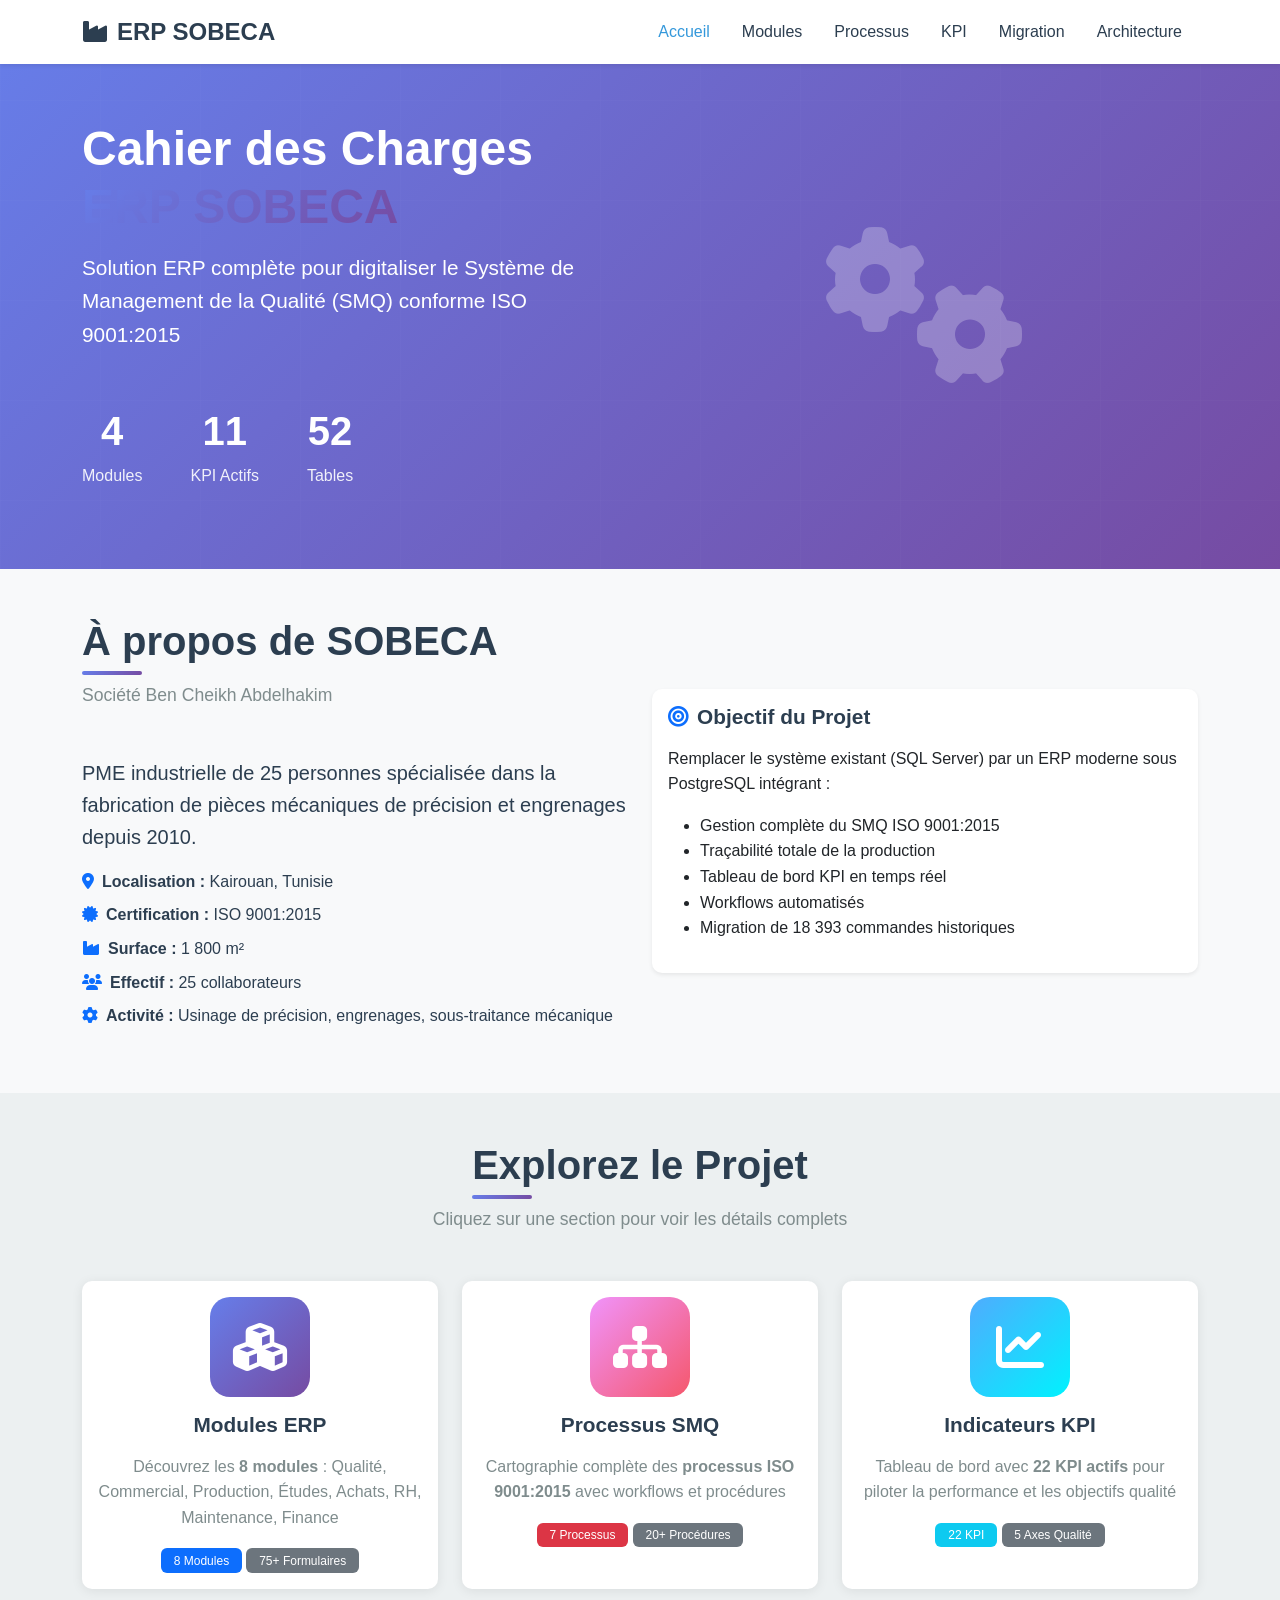
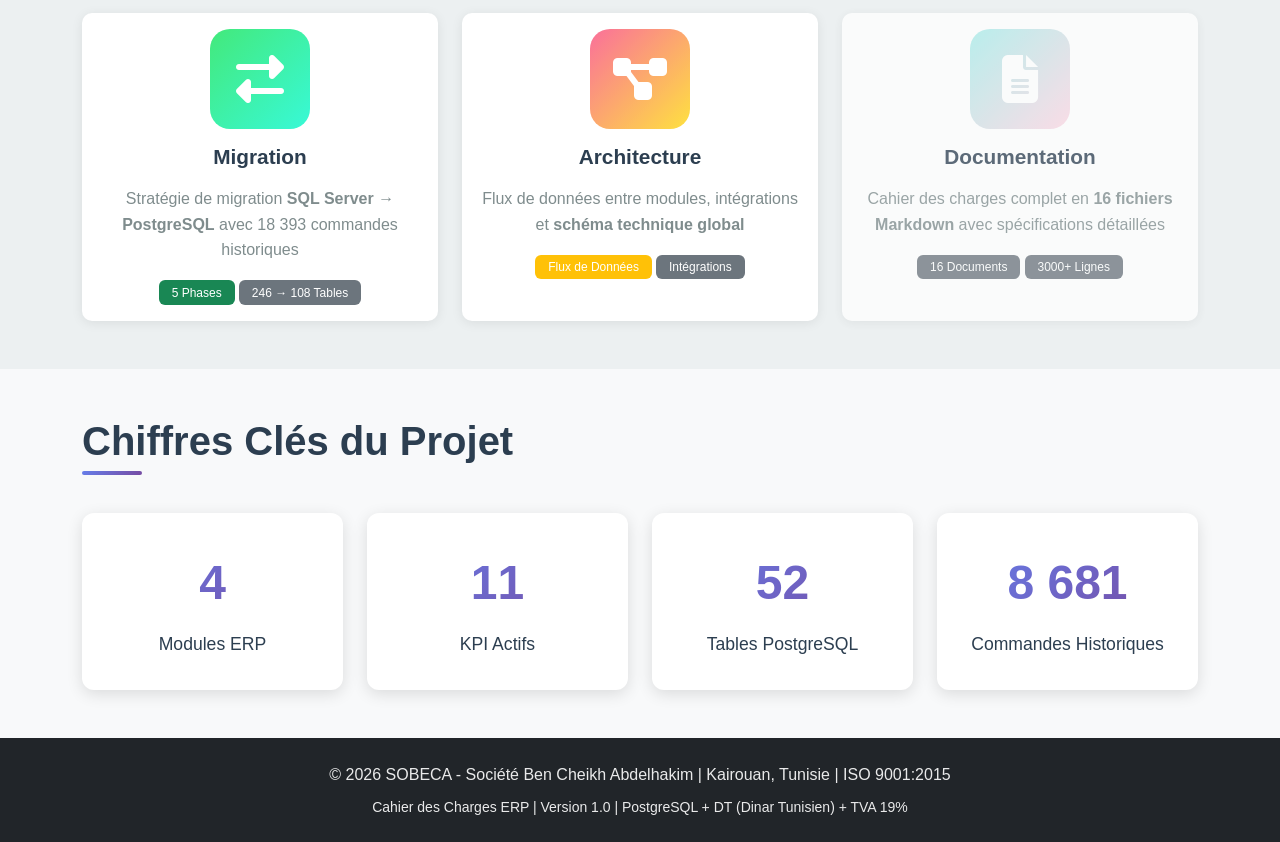
==== index.html @ 9910592e "Initial commit: Site web présentation ERP SOBECA" ====
<!DOCTYPE html>
<html lang="fr">

<head>
    <meta charset="UTF-8">
    <meta name="viewport" content="width=device-width, initial-scale=1.0">
    <title>ERP SOBECA - Accueil</title>

    <!-- Bootstrap 5 CSS -->
    <link href="https://cdn.jsdelivr.net/npm/bootstrap@5.3.0/dist/css/bootstrap.min.css" rel="stylesheet">

    <!-- Font Awesome -->
    <link rel="stylesheet" href="https://cdnjs.cloudflare.com/ajax/libs/font-awesome/6.4.0/css/all.min.css">

    <!-- Custom CSS -->
    <link rel="stylesheet" href="style.css">
</head>

<body>

    <!-- Navigation -->
    <nav class="navbar navbar-expand-lg navbar-light bg-white fixed-top shadow-sm">
        <div class="container">
            <a class="navbar-brand" href="index.html">
                <i class="fas fa-industry me-2"></i><strong>ERP SOBECA</strong>
            </a>
            <button class="navbar-toggler" type="button" data-bs-toggle="collapse" data-bs-target="#navbarNav">
                <span class="navbar-toggler-icon"></span>
            </button>
            <div class="collapse navbar-collapse" id="navbarNav">
                <ul class="navbar-nav ms-auto">
                    <li class="nav-item"><a class="nav-link active" href="index.html">Accueil</a></li>
                    <li class="nav-item"><a class="nav-link" href="modules.html">Modules</a></li>
                    <li class="nav-item"><a class="nav-link" href="processus.html">Processus</a></li>
                    <li class="nav-item"><a class="nav-link" href="kpi.html">KPI</a></li>
                    <li class="nav-item"><a class="nav-link" href="migration.html">Migration</a></li>
                    <li class="nav-item"><a class="nav-link" href="architecture.html">Architecture</a></li>
                </ul>
            </div>
        </div>
    </nav>

    <!-- Hero Section -->
    <section class="hero-section">
        <div class="container">
            <div class="row align-items-center">
                <div class="col-lg-6">
                    <h1 class="display-4 fw-bold mb-3">Cahier des Charges<br><span class="text-gradient">ERP
                            SOBECA</span></h1>
                    <p class="lead mb-4">
                        Solution ERP complète pour digitaliser le Système de Management de la Qualité (SMQ)
                        conforme ISO 9001:2015
                    </p>
                    <div class="hero-stats">
                        <div class="hero-stat">
                            <span class="hero-stat-number">8</span>
                            <span class="hero-stat-label">Modules</span>
                        </div>
                        <div class="hero-stat">
                            <span class="hero-stat-number">22</span>
                            <span class="hero-stat-label">KPI Actifs</span>
                        </div>
                        <div class="hero-stat">
                            <span class="hero-stat-number">108</span>
                            <span class="hero-stat-label">Tables</span>
                        </div>
                    </div>
                </div>
                <div class="col-lg-6 text-center">
                    <i class="fas fa-cogs fa-10x text-white opacity-25"></i>
                </div>
            </div>
        </div>
    </section>

    <!-- À propos SOBECA -->
    <section class="py-5 bg-light">
        <div class="container">
            <div class="row align-items-center">
                <div class="col-lg-6 mb-4 mb-lg-0">
                    <h2 class="section-title">À propos de SOBECA</h2>
                    <p class="section-subtitle">Société Ben Cheikh Abdelhakim</p>
                    <p class="lead">PME industrielle de <strong>25 personnes</strong> spécialisée dans la fabrication de
                        pièces mécaniques de précision et engrenages depuis 2010.</p>
                    <ul class="list-unstyled">
                        <li class="mb-2"><i class="fas fa-map-marker-alt text-primary me-2"></i><strong>Localisation
                                :</strong> Kairouan, Tunisie</li>
                        <li class="mb-2"><i class="fas fa-certificate text-primary me-2"></i><strong>Certification
                                :</strong> ISO 9001:2015</li>
                        <li class="mb-2"><i class="fas fa-industry text-primary me-2"></i><strong>Surface :</strong> 1
                            800 m²</li>
                        <li class="mb-2"><i class="fas fa-users text-primary me-2"></i><strong>Effectif :</strong> 25
                            collaborateurs</li>
                        <li class="mb-2"><i class="fas fa-cog text-primary me-2"></i><strong>Activité :</strong> Usinage
                            de précision, engrenages, sous-traitance mécanique</li>
                    </ul>
                </div>
                <div class="col-lg-6">
                    <div class="card shadow-sm">
                        <div class="card-body">
                            <h5 class="card-title"><i class="fas fa-bullseye text-primary me-2"></i>Objectif du Projet
                            </h5>
                            <p>Remplacer le système existant (SQL Server) par un ERP moderne sous PostgreSQL intégrant :
                            </p>
                            <ul>
                                <li>Gestion complète du SMQ ISO 9001:2015</li>
                                <li>Traçabilité totale de la production</li>
                                <li>Tableau de bord KPI en temps réel</li>
                                <li>Workflows automatisés</li>
                                <li>Migration de 18 393 commandes historiques</li>
                            </ul>
                        </div>
                    </div>
                </div>
            </div>
        </div>
    </section>

    <!-- Navigation Principale - Cartes Cliquables -->
    <section class="py-5">
        <div class="container">
            <div class="text-center mb-5">
                <h2 class="section-title">Explorez le Projet</h2>
                <p class="section-subtitle">Cliquez sur une section pour voir les détails complets</p>
            </div>

            <div class="row g-4">
                <!-- Carte Modules -->
                <div class="col-lg-4 col-md-6">
                    <a href="modules.html" class="text-decoration-none">
                        <div class="card card-nav h-100">
                            <div class="card-body text-center">
                                <div class="card-icon-large mx-auto mb-3"
                                    style="background: linear-gradient(135deg, #667eea 0%, #764ba2 100%);">
                                    <i class="fas fa-cubes fa-3x"></i>
                                </div>
                                <h3 class="card-title">Modules ERP</h3>
                                <p class="card-text">Découvrez les <strong>8 modules</strong> : Qualité, Commercial,
                                    Production, Études, Achats, RH, Maintenance, Finance</p>
                                <span class="badge bg-primary">8 Modules</span>
                                <span class="badge bg-secondary">75+ Formulaires</span>
                            </div>
                        </div>
                    </a>
                </div>

                <!-- Carte Processus -->
                <div class="col-lg-4 col-md-6">
                    <a href="processus.html" class="text-decoration-none">
                        <div class="card card-nav h-100">
                            <div class="card-body text-center">
                                <div class="card-icon-large mx-auto mb-3"
                                    style="background: linear-gradient(135deg, #f093fb 0%, #f5576c 100%);">
                                    <i class="fas fa-sitemap fa-3x"></i>
                                </div>
                                <h3 class="card-title">Processus SMQ</h3>
                                <p class="card-text">Cartographie complète des <strong>processus ISO 9001:2015</strong>
                                    avec workflows et procédures</p>
                                <span class="badge bg-danger">7 Processus</span>
                                <span class="badge bg-secondary">20+ Procédures</span>
                            </div>
                        </div>
                    </a>
                </div>

                <!-- Carte KPI -->
                <div class="col-lg-4 col-md-6">
                    <a href="kpi.html" class="text-decoration-none">
                        <div class="card card-nav h-100">
                            <div class="card-body text-center">
                                <div class="card-icon-large mx-auto mb-3"
                                    style="background: linear-gradient(135deg, #4facfe 0%, #00f2fe 100%);">
                                    <i class="fas fa-chart-line fa-3x"></i>
                                </div>
                                <h3 class="card-title">Indicateurs KPI</h3>
                                <p class="card-text">Tableau de bord avec <strong>22 KPI actifs</strong> pour piloter la
                                    performance et les objectifs qualité</p>
                                <span class="badge bg-info">22 KPI</span>
                                <span class="badge bg-secondary">5 Axes Qualité</span>
                            </div>
                        </div>
                    </a>
                </div>

                <!-- Carte Migration -->
                <div class="col-lg-4 col-md-6">
                    <a href="migration.html" class="text-decoration-none">
                        <div class="card card-nav h-100">
                            <div class="card-body text-center">
                                <div class="card-icon-large mx-auto mb-3"
                                    style="background: linear-gradient(135deg, #43e97b 0%, #38f9d7 100%);">
                                    <i class="fas fa-exchange-alt fa-3x"></i>
                                </div>
                                <h3 class="card-title">Migration</h3>
                                <p class="card-text">Stratégie de migration <strong>SQL Server → PostgreSQL</strong>
                                    avec 18 393 commandes historiques</p>
                                <span class="badge bg-success">5 Phases</span>
                                <span class="badge bg-secondary">246 → 108 Tables</span>
                            </div>
                        </div>
                    </a>
                </div>

                <!-- Carte Architecture -->
                <div class="col-lg-4 col-md-6">
                    <a href="architecture.html" class="text-decoration-none">
                        <div class="card card-nav h-100">
                            <div class="card-body text-center">
                                <div class="card-icon-large mx-auto mb-3"
                                    style="background: linear-gradient(135deg, #fa709a 0%, #fee140 100%);">
                                    <i class="fas fa-project-diagram fa-3x"></i>
                                </div>
                                <h3 class="card-title">Architecture</h3>
                                <p class="card-text">Flux de données entre modules, intégrations et <strong>schéma
                                        technique global</strong></p>
                                <span class="badge bg-warning">Flux de Données</span>
                                <span class="badge bg-secondary">Intégrations</span>
                            </div>
                        </div>
                    </a>
                </div>

                <!-- Carte Documentation -->
                <div class="col-lg-4 col-md-6">
                    <div class="card card-nav h-100 opacity-75">
                        <div class="card-body text-center">
                            <div class="card-icon-large mx-auto mb-3"
                                style="background: linear-gradient(135deg, #a8edea 0%, #fed6e3 100%);">
                                <i class="fas fa-file-alt fa-3x"></i>
                            </div>
                            <h3 class="card-title">Documentation</h3>
                            <p class="card-text">Cahier des charges complet en <strong>16 fichiers Markdown</strong>
                                avec spécifications détaillées</p>
                            <span class="badge bg-secondary">16 Documents</span>
                            <span class="badge bg-secondary">3000+ Lignes</span>
                        </div>
                    </div>
                </div>
            </div>
        </div>
    </section>

    <!-- Chiffres Clés -->
    <section class="py-5 bg-light">
        <div class="container">
            <h2 class="text-center section-title mb-5">Chiffres Clés du Projet</h2>
            <div class="row g-4">
                <div class="col-lg-3 col-md-6">
                    <div class="stats-box">
                        <span class="stats-number">8</span>
                        <span class="stats-label">Modules ERP</span>
                    </div>
                </div>
                <div class="col-lg-3 col-md-6">
                    <div class="stats-box">
                        <span class="stats-number">22</span>
                        <span class="stats-label">KPI Actifs</span>
                    </div>
                </div>
                <div class="col-lg-3 col-md-6">
                    <div class="stats-box">
                        <span class="stats-number">108</span>
                        <span class="stats-label">Tables PostgreSQL</span>
                    </div>
                </div>
                <div class="col-lg-3 col-md-6">
                    <div class="stats-box">
                        <span class="stats-number">18393</span>
                        <span class="stats-label">Commandes Historiques</span>
                    </div>
                </div>
            </div>
        </div>
    </section>

    <!-- Footer -->
    <footer class="bg-dark text-white py-4">
        <div class="container text-center">
            <p class="mb-0">&copy; 2026 SOBECA - Société Ben Cheikh Abdelhakim | Kairouan, Tunisie | ISO 9001:2015</p>
            <p class="mb-0 mt-2 small">Cahier des Charges ERP | Version 1.0 | PostgreSQL + DT (Dinar Tunisien) + TVA 19%
            </p>
        </div>
    </footer>

    <!-- Scroll to Top Button -->
    <button id="scrollTopBtn" title="Retour en haut">
        <i class="fas fa-arrow-up"></i>
    </button>

    <!-- Bootstrap 5 JS -->
    <script src="https://cdn.jsdelivr.net/npm/bootstrap@5.3.0/dist/js/bootstrap.bundle.min.js"></script>

    <!-- Custom JS -->
    <script src="script.js"></script>
</body>

</html>
---- style.css ----
/* ============================================
   SOBECA ERP - Présentation Professionnelle
   ============================================ */

:root {
  --primary-color: #2c3e50;
  --secondary-color: #3498db;
  --accent-color: #e74c3c;
  --success-color: #27ae60;
  --warning-color: #f39c12;
  --light-bg: #ecf0f1;
  --dark-text: #2c3e50;
  --gradient-1: linear-gradient(135deg, #667eea 0%, #764ba2 100%);
  --gradient-2: linear-gradient(135deg, #f093fb 0%, #f5576c 100%);
  --gradient-3: linear-gradient(135deg, #4facfe 0%, #00f2fe 100%);
  --shadow-sm: 0 2px 8px rgba(0, 0, 0, 0.1);
  --shadow-md: 0 4px 16px rgba(0, 0, 0, 0.12);
  --shadow-lg: 0 8px 32px rgba(0, 0, 0, 0.15);
}

* {
  margin: 0;
  padding: 0;
  box-sizing: border-box;
}

body {
  font-family: 'Segoe UI', Tahoma, Geneva, Verdana, sans-serif;
  color: var(--dark-text);
  line-height: 1.6;
  overflow-x: hidden;
}

/* ============================================
   NAVIGATION
   ============================================ */

.navbar {
  box-shadow: var(--shadow-sm);
  transition: all 0.3s ease;
  background: white !important;
}

.navbar.scrolled {
  box-shadow: var(--shadow-md);
  padding-top: 0.5rem;
  padding-bottom: 0.5rem;
}

.navbar-brand {
  font-weight: 700;
  font-size: 1.5rem;
  color: var(--primary-color) !important;
}

.nav-link {
  font-weight: 500;
  color: var(--dark-text) !important;
  transition: color 0.3s ease;
  margin: 0 0.5rem;
}

.nav-link:hover,
.nav-link.active {
  color: var(--secondary-color) !important;
}

/* ============================================
   HERO SECTION
   ============================================ */

.hero-section {
  background: var(--gradient-1);
  color: white;
  padding: 120px 0 80px;
  position: relative;
  overflow: hidden;
}

.hero-section::before {
  content: '';
  position: absolute;
  top: 0;
  left: 0;
  right: 0;
  bottom: 0;
  background: url('data:image/svg+xml,<svg width="100" height="100" xmlns="http://www.w3.org/2000/svg"><defs><pattern id="grid" width="100" height="100" patternUnits="userSpaceOnUse"><path d="M 100 0 L 0 0 0 100" fill="none" stroke="rgba(255,255,255,0.1)" stroke-width="1"/></pattern></defs><rect width="100%" height="100%" fill="url(%23grid)"/></svg>');
  opacity: 0.3;
}

.hero-section .container {
  position: relative;
  z-index: 1;
}

.hero-section h1 {
  font-size: 3rem;
  font-weight: 700;
  margin-bottom: 1.5rem;
  animation: fadeInUp 0.8s ease;
}

.hero-section .lead {
  font-size: 1.3rem;
  margin-bottom: 2rem;
  animation: fadeInUp 0.8s ease 0.2s both;
}

.hero-stats {
  display: flex;
  gap: 3rem;
  margin-top: 3rem;
  animation: fadeInUp 0.8s ease 0.4s both;
}

.hero-stat {
  text-align: center;
}

.hero-stat-number {
  font-size: 2.5rem;
  font-weight: 700;
  display: block;
}

.hero-stat-label {
  font-size: 1rem;
  opacity: 0.9;
}

/* ============================================
   SECTIONS
   ============================================ */

section {
  padding: 80px 0;
}

section:nth-child(even) {
  background-color: var(--light-bg);
}

.section-title {
  font-size: 2.5rem;
  font-weight: 700;
  margin-bottom: 1rem;
  color: var(--primary-color);
  position: relative;
  display: inline-block;
}

.section-title::after {
  content: '';
  position: absolute;
  bottom: -10px;
  left: 0;
  width: 60px;
  height: 4px;
  background: var(--gradient-1);
  border-radius: 2px;
}

.section-subtitle {
  color: #7f8c8d;
  margin-bottom: 3rem;
  font-size: 1.1rem;
}

/* ============================================
   CARDS
   ============================================ */

.card {
  border: none;
  border-radius: 12px;
  box-shadow: var(--shadow-sm);
  transition: all 0.3s ease;
  overflow: hidden;
  height: 100%;
}

.card:hover {
  transform: translateY(-8px);
  box-shadow: var(--shadow-lg);
}

.card-icon {
  width: 70px;
  height: 70px;
  border-radius: 12px;
  display: flex;
  align-items: center;
  justify-content: center;
  font-size: 2rem;
  margin-bottom: 1rem;
}

.card-icon.qualite {
  background: linear-gradient(135deg, #667eea 0%, #764ba2 100%);
}

.card-icon.ventes {
  background: linear-gradient(135deg, #f093fb 0%, #f5576c 100%);
}

.card-icon.production {
  background: linear-gradient(135deg, #4facfe 0%, #00f2fe 100%);
}

.card-icon.etudes {
  background: linear-gradient(135deg, #43e97b 0%, #38f9d7 100%);
}

.card-icon.achats {
  background: linear-gradient(135deg, #fa709a 0%, #fee140 100%);
}

.card-icon.rh {
  background: linear-gradient(135deg, #30cfd0 0%, #330867 100%);
}

.card-icon.maintenance {
  background: linear-gradient(135deg, #a8edea 0%, #fed6e3 100%);
}

.card-icon.finance {
  background: linear-gradient(135deg, #ff9a56 0%, #ff6a00 100%);
}

/* ============================================
   CARDS NAVIGATION (Home Page)
   ============================================ */

.card-nav {
  border: none;
  border-radius: 16px;
  box-shadow: var(--shadow-sm);
  transition: all 0.4s cubic-bezier(0.175, 0.885, 0.32, 1.275);
  overflow: hidden;
  background: white;
}

.card-nav:hover {
  transform: translateY(-12px) scale(1.02);
  box-shadow: var(--shadow-lg);
}

.card-icon-large {
  width: 100px;
  height: 100px;
  border-radius: 20px;
  display: flex;
  align-items: center;
  justify-content: center;
  color: white;
  transition: all 0.3s ease;
}

.card-nav:hover .card-icon-large {
  transform: rotate(5deg) scale(1.1);
}

a.text-decoration-none .card-title {
  color: var(--primary-color);
  transition: color 0.3s ease;
}

a.text-decoration-none:hover .card-title {
  color: var(--secondary-color);
}

/* ============================================
   BREADCRUMB & PAGE HEADER
   ============================================ */

.breadcrumb-section {
  padding-top: 90px;
  padding-bottom: 20px;
  background: var(--light-bg);
}

.breadcrumb {
  background: transparent;
  padding: 0;
  margin: 0;
}

.breadcrumb-item+.breadcrumb-item::before {
  content: "›";
  font-size: 1.2rem;
}

.breadcrumb-item a {
  color: var(--secondary-color);
  text-decoration: none;
}

.breadcrumb-item a:hover {
  text-decoration: underline;
}

.page-header {
  padding: 40px 0;
  background: linear-gradient(135deg, #667eea 0%, #764ba2 100%);
  color: white;
}

.page-header h1 {
  margin-bottom: 0;
}

.stats-badge {
  background: white;
  border-radius: 12px;
  padding: 1.5rem;
  box-shadow: var(--shadow-md);
  display: inline-block;
}

.stats-badge-number {
  display: block;
  font-size: 3rem;
  font-weight: 700;
  color: var(--primary-color);
  line-height: 1;
}

.stats-badge-label {
  display: block;
  font-size: 0.9rem;
  color: #7f8c8d;
  margin-top: 0.5rem;
}

/* ============================================
   MODULE SELECTOR CARDS
   ============================================ */

.module-selector-card {
  background: white;
  border-radius: 12px;
  padding: 1.5rem;
  text-align: center;
  cursor: pointer;
  transition: all 0.3s ease;
  box-shadow: var(--shadow-sm);
  border: 3px solid transparent;
}

.module-selector-card:hover {
  transform: translateY(-5px);
  box-shadow: var(--shadow-md);
}

.module-selector-card.active {
  border-color: var(--secondary-color);
  box-shadow: var(--shadow-lg);
}

.module-selector-icon {
  width: 60px;
  height: 60px;
  border-radius: 12px;
  display: flex;
  align-items: center;
  justify-content: center;
  font-size: 2rem;
  margin: 0 auto 1rem;
  color: white;
}

.module-selector-card h5 {
  font-weight: 700;
  color: var(--primary-color);
  margin-bottom: 0.25rem;
}

.module-selector-card p {
  margin-bottom: 0;
  color: #7f8c8d;
}

/* ============================================
   MODULE DETAIL SECTIONS
   ============================================ */

.module-detail-section {
  animation: fadeInUp 0.6s ease;
}

.module-header {
  padding: 2rem;
  border-radius: 12px;
  color: white;
  margin-bottom: 2rem;
}

.module-header.qualite {
  background: linear-gradient(135deg, #667eea 0%, #764ba2 100%);
}

.module-header.ventes {
  background: linear-gradient(135deg, #f093fb 0%, #f5576c 100%);
}

.module-header.production {
  background: linear-gradient(135deg, #4facfe 0%, #00f2fe 100%);
}

.module-header.etudes {
  background: linear-gradient(135deg, #43e97b 0%, #38f9d7 100%);
}

.module-header.achats {
  background: linear-gradient(135deg, #fa709a 0%, #fee140 100%);
}

.module-header.rh {
  background: linear-gradient(135deg, #30cfd0 0%, #330867 100%);
}

.module-header.maintenance {
  background: linear-gradient(135deg, #a8edea 0%, #fed6e3 100%);
}

.module-header.finance {
  background: linear-gradient(135deg, #ff9a56 0%, #ff6a00 100%);
}

.module-header h2 {
  margin-bottom: 0.5rem;
}

/* ============================================
   WORKFLOW HORIZONTAL
   ============================================ */

.workflow-horizontal {
  display: flex;
  align-items: center;
  justify-content: center;
  flex-wrap: wrap;
  gap: 1rem;
  padding: 2rem;
}

.workflow-h-step {
  flex: 0 0 auto;
  text-align: center;
  padding: 1rem;
  background: white;
  border-radius: 10px;
  box-shadow: var(--shadow-sm);
  min-width: 150px;
  transition: all 0.3s ease;
}

.workflow-h-step:hover {
  transform: translateY(-5px);
  box-shadow: var(--shadow-md);
}

.workflow-h-icon {
  width: 50px;
  height: 50px;
  border-radius: 50%;
  display: flex;
  align-items: center;
  justify-content: center;
  margin: 0 auto 0.75rem;
  color: white;
  font-weight: 700;
  font-size: 1.5rem;
}

.workflow-h-arrow {
  font-size: 2rem;
  color: var(--secondary-color);
  font-weight: 700;
}

.workflow-h-step h6 {
  font-weight: 600;
  color: var(--primary-color);
  margin-bottom: 0.5rem;
}

.workflow-h-step p {
  font-size: 0.85rem;
  color: #7f8c8d;
  margin: 0;
}

/* ============================================
   RESPONSIVE WORKFLOW
   ============================================ */

@media (max-width: 768px) {
  .workflow-horizontal {
    flex-direction: column;
  }

  .workflow-h-arrow {
    transform: rotate(90deg);
  }

  .workflow-h-step {
    min-width: 100%;
  }
}

.card-title {
  font-size: 1.3rem;
  font-weight: 600;
  margin-bottom: 1rem;
  color: var(--primary-color);
}

.card-text {
  color: #7f8c8d;
  line-height: 1.6;
}

/* ============================================
   BADGES & TAGS
   ============================================ */

.badge {
  padding: 0.4rem 0.8rem;
  font-weight: 500;
  border-radius: 6px;
}

.badge-priority {
  font-size: 0.75rem;
  margin-left: 0.5rem;
}

/* ============================================
   WORKFLOW DIAGRAM
   ============================================ */

.workflow-container {
  background: white;
  border-radius: 12px;
  padding: 2rem;
  box-shadow: var(--shadow-md);
}

.workflow-step {
  position: relative;
  padding: 1.5rem;
  background: white;
  border-radius: 10px;
  box-shadow: var(--shadow-sm);
  margin-bottom: 1.5rem;
  border-left: 4px solid var(--secondary-color);
  transition: all 0.3s ease;
}

.workflow-step:hover {
  transform: translateX(8px);
  box-shadow: var(--shadow-md);
}

.workflow-step-number {
  position: absolute;
  top: -12px;
  left: 20px;
  width: 36px;
  height: 36px;
  background: var(--gradient-1);
  color: white;
  border-radius: 50%;
  display: flex;
  align-items: center;
  justify-content: center;
  font-weight: 700;
  box-shadow: var(--shadow-sm);
}

.workflow-step h5 {
  margin-top: 0.5rem;
  margin-bottom: 0.5rem;
  color: var(--primary-color);
  font-weight: 600;
}

.workflow-step p {
  margin-bottom: 0;
  color: #7f8c8d;
}

/* ============================================
   KPI SECTION
   ============================================ */

.kpi-category {
  margin-bottom: 2.5rem;
}

.kpi-category-title {
  font-size: 1.5rem;
  font-weight: 600;
  color: var(--primary-color);
  margin-bottom: 1rem;
  padding-left: 1rem;
  border-left: 4px solid var(--secondary-color);
}

.kpi-grid {
  display: grid;
  grid-template-columns: repeat(auto-fill, minmax(280px, 1fr));
  gap: 1rem;
}

.kpi-card {
  background: white;
  border-radius: 10px;
  padding: 1.2rem;
  box-shadow: var(--shadow-sm);
  transition: all 0.3s ease;
  border-left: 3px solid transparent;
}

.kpi-card:hover {
  border-left-color: var(--secondary-color);
  box-shadow: var(--shadow-md);
  transform: translateX(4px);
}

.kpi-card-code {
  font-size: 0.85rem;
  font-weight: 700;
  color: var(--secondary-color);
  margin-bottom: 0.3rem;
}

.kpi-card-name {
  font-size: 1rem;
  font-weight: 600;
  color: var(--primary-color);
  margin-bottom: 0.5rem;
}

.kpi-card-freq {
  font-size: 0.8rem;
  color: #95a5a6;
}

/* ============================================
   MIGRATION TIMELINE
   ============================================ */

.timeline {
  position: relative;
  padding-left: 3rem;
}

.timeline::before {
  content: '';
  position: absolute;
  left: 20px;
  top: 0;
  bottom: 0;
  width: 3px;
  background: linear-gradient(to bottom, var(--secondary-color), var(--accent-color));
}

.timeline-item {
  position: relative;
  margin-bottom: 2rem;
  padding: 1.5rem;
  background: white;
  border-radius: 10px;
  box-shadow: var(--shadow-sm);
  transition: all 0.3s ease;
}

.timeline-item:hover {
  box-shadow: var(--shadow-md);
  transform: translateX(8px);
}

.timeline-item::before {
  content: '';
  position: absolute;
  left: -2.5rem;
  top: 1.5rem;
  width: 16px;
  height: 16px;
  background: var(--secondary-color);
  border: 3px solid white;
  border-radius: 50%;
  box-shadow: var(--shadow-sm);
}

.timeline-phase {
  font-size: 0.9rem;
  font-weight: 700;
  color: var(--secondary-color);
  text-transform: uppercase;
  margin-bottom: 0.5rem;
}

.timeline-title {
  font-size: 1.2rem;
  font-weight: 600;
  color: var(--primary-color);
  margin-bottom: 0.5rem;
}

.timeline-description {
  color: #7f8c8d;
  margin-bottom: 0;
}

/* ============================================
   STATS BOX
   ============================================ */

.stats-box {
  background: white;
  border-radius: 12px;
  padding: 2rem;
  box-shadow: var(--shadow-md);
  text-align: center;
  transition: all 0.3s ease;
}

.stats-box:hover {
  transform: translateY(-5px);
  box-shadow: var(--shadow-lg);
}

.stats-number {
  font-size: 3rem;
  font-weight: 700;
  background: var(--gradient-1);
  -webkit-background-clip: text;
  -webkit-text-fill-color: transparent;
  background-clip: text;
  display: block;
  margin-bottom: 0.5rem;
}

.stats-label {
  font-size: 1.1rem;
  color: var(--dark-text);
  font-weight: 500;
}

/* ============================================
   ALERT BOX
   ============================================ */

.alert-custom {
  border-radius: 10px;
  border: none;
  border-left: 4px solid;
  box-shadow: var(--shadow-sm);
}

.alert-custom.alert-info {
  background: #e3f2fd;
  border-left-color: #2196f3;
  color: #0d47a1;
}

.alert-custom.alert-warning {
  background: #fff3e0;
  border-left-color: #ff9800;
  color: #e65100;
}

.alert-custom.alert-success {
  background: #e8f5e9;
  border-left-color: #4caf50;
  color: #1b5e20;
}

/* ============================================
   FOOTER
   ============================================ */

footer {
  background: var(--primary-color);
  color: white;
  padding: 2rem 0;
}

footer p {
  margin: 0;
  opacity: 0.9;
}

footer a {
  color: white;
  text-decoration: underline;
  transition: opacity 0.3s ease;
}

footer a:hover {
  opacity: 0.8;
}

/* ============================================
   ANIMATIONS
   ============================================ */

@keyframes fadeInUp {
  from {
    opacity: 0;
    transform: translateY(30px);
  }

  to {
    opacity: 1;
    transform: translateY(0);
  }
}

.fade-in {
  animation: fadeInUp 0.6s ease;
}

/* ============================================
   SCROLL TO TOP BUTTON
   ============================================ */

#scrollTopBtn {
  position: fixed;
  bottom: 30px;
  right: 30px;
  z-index: 1000;
  width: 50px;
  height: 50px;
  border-radius: 50%;
  background: var(--gradient-1);
  color: white;
  border: none;
  box-shadow: var(--shadow-md);
  cursor: pointer;
  opacity: 0;
  transition: all 0.3s ease;
  display: flex;
  align-items: center;
  justify-content: center;
  font-size: 1.5rem;
}

#scrollTopBtn.show {
  opacity: 1;
}

#scrollTopBtn:hover {
  transform: translateY(-5px);
  box-shadow: var(--shadow-lg);
}

/* ============================================
   RESPONSIVE
   ============================================ */

@media (max-width: 768px) {
  .hero-section h1 {
    font-size: 2rem;
  }

  .hero-section .lead {
    font-size: 1.1rem;
  }

  .hero-stats {
    flex-direction: column;
    gap: 1.5rem;
  }

  .section-title {
    font-size: 2rem;
  }

  .timeline {
    padding-left: 2rem;
  }

  .timeline::before {
    left: 10px;
  }

  .timeline-item::before {
    left: -1.5rem;
  }

  .kpi-grid {
    grid-template-columns: 1fr;
  }
}

/* ============================================
   UTILITIES
   ============================================ */

.text-gradient {
  background: var(--gradient-1);
  -webkit-background-clip: text;
  -webkit-text-fill-color: transparent;
  background-clip: text;
}

.section-divider {
  height: 4px;
  background: var(--gradient-1);
  border: none;
  border-radius: 2px;
  margin: 3rem auto;
  width: 100px;
}


/* ============================================
   KPI PAGE STYLES
   ============================================ */

.kpi-summary-card {
  background: white;
  border-radius: 12px;
  padding: 2rem;
  text-align: center;
  box-shadow: var(--shadow-sm);
  transition: all 0.3s ease;
}

.kpi-summary-card:hover {
  transform: translateY(-5px);
  box-shadow: var(--shadow-md);
}

.kpi-summary-icon {
  width: 80px;
  height: 80px;
  border-radius: 16px;
  display: flex;
  align-items: center;
  justify-content: center;
  margin: 0 auto 1rem;
  color: white;
  font-size: 2.5rem;
}

.kpi-summary-card h3 {
  font-size: 3rem;
  font-weight: 700;
  color: var(--primary-color);
  margin-bottom: 0.5rem;
  line-height: 1;
}

.kpi-summary-card p {
  color: #7f8c8d;
  margin: 0;
  font-size: 1.1rem;
}

/* Axes Cards */
.axe-card {
  background: white;
  border-radius: 10px;
  padding: 1.5rem;
  box-shadow: var(--shadow-sm);
  transition: all 0.3s ease;
  border-left: 4px solid;
  position: relative;
}

.axe-card:hover {
  transform: translateX(5px);
  box-shadow: var(--shadow-md);
}

.axe-card.axe-a1 {
  border-left-color: #e74c3c;
}

.axe-card.axe-a2 {
  border-left-color: #3498db;
}

.axe-card.axe-a3 {
  border-left-color: #2ecc71;
}

.axe-card.axe-a4 {
  border-left-color: #f39c12;
}

.axe-card.axe-a5 {
  border-left-color: #9b59b6;
}

.axe-badge {
  position: absolute;
  top: -10px;
  right: 20px;
  width: 40px;
  height: 40px;
  border-radius: 50%;
  display: flex;
  align-items: center;
  justify-content: center;
  font-weight: 700;
  color: white;
  box-shadow: var(--shadow-sm);
}

.axe-a1 .axe-badge {
  background: #e74c3c;
}

.axe-a2 .axe-badge {
  background: #3498db;
}

.axe-a3 .axe-badge {
  background: #2ecc71;
}

.axe-a4 .axe-badge {
  background: #f39c12;
}

.axe-a5 .axe-badge {
  background: #9b59b6;
}

.axe-card h6 {
  font-weight: 600;
  color: var(--primary-color);
  margin-bottom: 0.5rem;
  margin-top: 0.5rem;
}

/* KPI Process Section */
.kpi-process-section {
  margin-bottom: 3rem;
}

.kpi-process-header {
  padding: 1.5rem 2rem;
  border-radius: 12px 12px 0 0;
  color: white;
  margin-bottom: 2rem;
}

.kpi-process-header h3 {
  margin: 0;
}

/* KPI Detail Cards */
.kpi-detail-card {
  background: white;
  border-radius: 12px;
  padding: 1.5rem;
  box-shadow: var(--shadow-sm);
  transition: all 0.3s ease;
  height: 100%;
  border-top: 4px solid var(--secondary-color);
}

.kpi-detail-card:hover {
  box-shadow: var(--shadow-md);
  transform: translateY(-3px);
}

.kpi-detail-header {
  display: flex;
  justify-content: space-between;
  align-items: center;
  margin-bottom: 1rem;
}

.kpi-code {
  font-size: 1.2rem;
  font-weight: 700;
  color: var(--secondary-color);
  font-family: 'Courier New', monospace;
}

.kpi-name {
  font-size: 1.1rem;
  font-weight: 600;
  color: var(--primary-color);
  margin-bottom: 1rem;
}

.kpi-formula {
  background: #f8f9fa;
  border-radius: 8px;
  padding: 1rem;
  margin-bottom: 1rem;
}

.kpi-formula code {
  display: block;
  color: #2c3e50;
  font-size: 0.9rem;
  margin-top: 0.5rem;
  white-space: pre-wrap;
}

.kpi-axes {
  margin-bottom: 1rem;
}

.badge-axe {
  display: inline-block;
  padding: 0.35rem 0.7rem;
  border-radius: 6px;
  font-size: 0.85rem;
  font-weight: 600;
  color: white;
  margin-right: 0.25rem;
}

.badge-axe.axe-a1 {
  background: #e74c3c;
}

.badge-axe.axe-a2 {
  background: #3498db;
}

.badge-axe.axe-a3 {
  background: #2ecc71;
}

.badge-axe.axe-a4 {
  background: #f39c12;
}

.badge-axe.axe-a5 {
  background: #9b59b6;
}

.kpi-source {
  border-top: 1px solid #ecf0f1;
  padding-top: 0.75rem;
  margin-top: 1rem;
}

/* Accordion Custom Styles */
.accordion-button {
  font-weight: 500;
  background: white;
}

.accordion-button:not(.collapsed) {
  background: #e3f2fd;
  color: var(--primary-color);
}

.accordion-button:focus {
  box-shadow: none;
  border-color: rgba(0, 0, 0, .125);
}


/* ============================================
   MIGRATION PAGE STYLES
   ============================================ */

.migration-stat-card {
  background: white;
  border-radius: 12px;
  padding: 2rem;
  text-align: center;
  box-shadow: var(--shadow-sm);
  transition: all 0.3s ease;
  height: 100%;
}

.migration-stat-card:hover {
  transform: translateY(-5px);
  box-shadow: var(--shadow-md);
}

.migration-stat-icon {
  width: 70px;
  height: 70px;
  border-radius: 12px;
  display: flex;
  align-items: center;
  justify-content: center;
  margin: 0 auto 1rem;
  color: white;
  font-size: 2rem;
}

.migration-stat-card h3 {
  font-size: 2.5rem;
  font-weight: 700;
  color: var(--primary-color);
  margin-bottom: 0.25rem;
  line-height: 1;
}

.migration-stat-card p {
  color: var(--dark-text);
  margin: 0;
  font-size: 1.1rem;
  font-weight: 500;
}

/* Rule Boxes */
.rule-box {
  background: white;
  border-radius: 10px;
  padding: 1.5rem;
  box-shadow: var(--shadow-sm);
  transition: all 0.3s ease;
  position: relative;
  border-left: 4px solid var(--secondary-color);
  height: 100%;
}

.rule-box:hover {
  transform: translateX(5px);
  box-shadow: var(--shadow-md);
}

.rule-number {
  position: absolute;
  top: -12px;
  left: 20px;
  width: 35px;
  height: 35px;
  background: var(--gradient-1);
  color: white;
  border-radius: 50%;
  display: flex;
  align-items: center;
  justify-content: center;
  font-weight: 700;
  box-shadow: var(--shadow-sm);
}

.rule-box h6 {
  font-weight: 600;
  color: var(--primary-color);
  margin-top: 0.5rem;
  margin-bottom: 0.5rem;
}

/* Migration Phase Cards */
.migration-phase-card {
  border-radius: 12px;
  overflow: hidden;
  box-shadow: var(--shadow-md);
  background: white;
}

.phase-header {
  padding: 1.5rem 2rem;
  color: white;
}

.phase-header h3 {
  margin: 0;
  font-size: 1.5rem;
}

.phase-header.phase-1 {
  background: linear-gradient(135deg, #667eea 0%, #764ba2 100%);
}

.phase-header.phase-2 {
  background: linear-gradient(135deg, #f093fb 0%, #f5576c 100%);
}

.phase-header.phase-3 {
  background: linear-gradient(135deg, #4facfe 0%, #00f2fe 100%);
}

.phase-header.phase-4 {
  background: linear-gradient(135deg, #f39c12 0%, #e67e22 100%);
}

.phase-header.phase-5 {
  background: linear-gradient(135deg, #43e97b 0%, #38f9d7 100%);
}

.phase-body {
  padding: 2rem;
}

.phase-body h5 {
  color: var(--primary-color);
  font-weight: 600;
  margin-bottom: 1rem;
  padding-bottom: 0.5rem;
  border-bottom: 2px solid var(--light-bg);
}

.phase-body ul {
  padding-left: 1.5rem;
}

.phase-body li {
  margin-bottom: 0.75rem;
}

.phase-body code {
  background: #f8f9fa;
  padding: 0.2rem 0.5rem;
  border-radius: 4px;
  font-size: 0.9em;
  color: #e74c3c;
}

/* Checklist */
.checklist {
  background: #f8f9fa;
  border-radius: 8px;
  padding: 1.5rem;
}

.checklist-item {
  display: flex;
  align-items: center;
  margin-bottom: 1rem;
  font-size: 1rem;
}

.checklist-item:last-child {
  margin-bottom: 0;
}

.checklist-item i {
  font-size: 1.25rem;
  margin-right: 0.75rem;
  flex-shrink: 0;
}

/* Vertical Timeline */
.timeline-vertical {
  position: relative;
  padding-left: 3rem;
}

.timeline-vertical::before {
  content: '';
  position: absolute;
  left: 18px;
  top: 0;
  bottom: 0;
  width: 3px;
  background: linear-gradient(to bottom, var(--warning-color), var(--success-color));
}

.timeline-v-item {
  position: relative;
  margin-bottom: 2rem;
}

.timeline-v-item:last-child {
  margin-bottom: 0;
}

.timeline-v-badge {
  position: absolute;
  left: -3rem;
  top: 0;
  width: 80px;
  padding: 0.5rem;
  border-radius: 8px;
  color: white;
  font-weight: 600;
  font-size: 0.85rem;
  text-align: center;
  box-shadow: var(--shadow-sm);
}

.timeline-v-content {
  background: #f8f9fa;
  border-radius: 8px;
  padding: 1rem;
  box-shadow: var(--shadow-sm);
}

.timeline-v-content h6 {
  font-weight: 600;
  color: var(--primary-color);
  margin-bottom: 0.5rem;
}

.timeline-v-content p {
  margin: 0;
  color: #7f8c8d;
}


/* ============================================
   ARCHITECTURE PAGE STYLES
   ============================================ */

.tech-card {
  background: white;
  border-radius: 12px;
  padding: 2rem;
  text-align: center;
  box-shadow: var(--shadow-sm);
  transition: all 0.3s ease;
  height: 100%;
}

.tech-card:hover {
  transform: translateY(-5px);
  box-shadow: var(--shadow-md);
}

.tech-icon {
  width: 80px;
  height: 80px;
  border-radius: 16px;
  display: flex;
  align-items: center;
  justify-content: center;
  margin: 0 auto 1rem;
  color: white;
  font-size: 2.5rem;
}

.tech-card h5 {
  font-weight: 600;
  color: var(--primary-color);
  margin-bottom: 0.5rem;
}

/* Value Chain */
.value-chain {
  background: white;
  border-radius: 16px;
  padding: 3rem 2rem;
  box-shadow: var(--shadow-md);
  display: flex;
  flex-direction: column;
  align-items: center;
  gap: 1.5rem;
}

.value-chain-start,
.value-chain-end {
  text-align: center;
  padding: 1.5rem;
  background: #f8f9fa;
  border-radius: 12px;
  width: 300px;
}

.value-chain-start h5,
.value-chain-end h5 {
  font-weight: 600;
  color: var(--primary-color);
}

.value-chain-arrow {
  font-size: 2rem;
  color: var(--secondary-color);
  font-weight: 700;
}

.value-chain-module {
  width: 100%;
  max-width: 600px;
  border-radius: 12px;
  border: 3px solid;
  overflow: hidden;
  box-shadow: var(--shadow-sm);
  transition: all 0.3s ease;
}

.value-chain-module:hover {
  transform: scale(1.02);
  box-shadow: var(--shadow-md);
}

.value-chain-module-header {
  padding: 1rem 1.5rem;
  color: white;
  font-weight: 600;
  font-size: 1.1rem;
}

.value-chain-module-body {
  padding: 1.5rem;
  background: white;
  position: relative;
}

.value-chain-module-body ul {
  margin: 0;
  padding-left: 1.5rem;
}

.value-chain-module-body li {
  margin-bottom: 0.5rem;
}

.value-chain-side-arrow {
  margin-top: 1rem;
  padding: 0.5rem 1rem;
  background: #fff3cd;
  border-left: 3px solid #ffc107;
  border-radius: 4px;
  font-weight: 500;
  color: #856404;
  font-size: 0.9rem;
}

/* Integration Cards */
.integration-card {
  background: white;
  border-radius: 12px;
  box-shadow: var(--shadow-sm);
  overflow: hidden;
  transition: all 0.3s ease;
  height: 100%;
}

.integration-card:hover {
  box-shadow: var(--shadow-md);
  transform: translateY(-3px);
}

.integration-header {
  padding: 1.5rem;
  background: #f8f9fa;
  display: flex;
  align-items: center;
  justify-content: center;
  border-bottom: 3px solid var(--secondary-color);
}

.integration-module {
  padding: 0.75rem 1.5rem;
  border-radius: 8px;
  color: white;
  font-weight: 600;
  font-size: 1.1rem;
}

.integration-header i {
  color: var(--secondary-color);
  font-size: 1.5rem;
}

.integration-body {
  padding: 1.5rem;
}

.integration-body h6 {
  font-weight: 600;
  color: var(--primary-color);
  margin-bottom: 1rem;
  padding-bottom: 0.5rem;
  border-bottom: 2px solid var(--light-bg);
}

.integration-body ul {
  margin-bottom: 0;
}

.integration-body li {
  margin-bottom: 0.5rem;
}

/* Responsive Value Chain */
@media (max-width: 768px) {
  .value-chain-module {
    max-width: 100%;
  }

  .value-chain-start,
  .value-chain-end {
    width: 100%;
  }

  .integration-header {
    flex-wrap: wrap;
    gap: 1rem;
  }

  .integration-module {
    font-size: 0.95rem;
    padding: 0.5rem 1rem;
  }
}


/* ============================================
   PROCESSUS PAGE STYLES
   ============================================ */

.processus-card {
  background: white;
  border-radius: 12px;
  overflow: hidden;
  box-shadow: var(--shadow-sm);
  transition: all 0.3s ease;
  height: 100%;
}

.processus-card:hover {
  transform: translateY(-5px);
  box-shadow: var(--shadow-md);
}

.processus-header {
  padding: 1.5rem;
  text-align: center;
  color: white;
}

.processus-header h4 {
  font-size: 1.5rem;
  font-weight: 700;
  margin-bottom: 0.25rem;
}

.processus-header p {
  font-size: 1rem;
  opacity: 0.95;
}

.processus-body {
  padding: 1.5rem;
}

.processus-body h6 {
  font-weight: 600;
  color: var(--primary-color);
  margin-top: 1rem;
  margin-bottom: 0.75rem;
  padding-bottom: 0.5rem;
  border-bottom: 2px solid var(--light-bg);
}

.processus-body ul {
  padding-left: 1.25rem;
}

.processus-body li {
  margin-bottom: 0.5rem;
}


/* ============================================
   PROCESSUS PAGE ENHANCED STYLES
   ============================================ */

.process-stat-card {
  background: white;
  border-radius: 12px;
  padding: 2rem 1.5rem;
  text-align: center;
  box-shadow: var(--shadow-sm);
  transition: all 0.3s ease;
  height: 100%;
}

.process-stat-card:hover {
  transform: translateY(-5px);
  box-shadow: var(--shadow-md);
}

.process-stat-icon {
  width: 70px;
  height: 70px;
  border-radius: 12px;
  display: flex;
  align-items: center;
  justify-content: center;
  margin: 0 auto 1rem;
  color: white;
  font-size: 2rem;
}

.process-stat-card h3 {
  font-size: 2.5rem;
  font-weight: 700;
  color: var(--primary-color);
  margin-bottom: 0.5rem;
  line-height: 1;
}

.process-stat-card p {
  font-weight: 500;
  color: var(--dark-text);
  margin-bottom: 0.25rem;
}

/* Process Selector Cards */
.process-selector-card {
  background: white;
  border-radius: 12px;
  padding: 1.5rem;
  text-align: center;
  cursor: pointer;
  transition: all 0.3s ease;
  box-shadow: var(--shadow-sm);
  border: 3px solid transparent;
  height: 100%;
}

.process-selector-card:hover {
  transform: translateY(-5px);
  box-shadow: var(--shadow-md);
}

.process-selector-card.active {
  border-color: var(--secondary-color);
  box-shadow: var(--shadow-lg);
}

.process-selector-badge {
  width: 70px;
  height: 70px;
  border-radius: 12px;
  display: flex;
  align-items: center;
  justify-content: center;
  margin: 0 auto 1rem;
  color: white;
  font-size: 1.5rem;
  font-weight: 700;
}

.process-selector-card h6 {
  font-weight: 600;
  color: var(--primary-color);
  margin-bottom: 0.25rem;
}

.process-selector-card small {
  font-size: 0.85rem;
}

/* Process Detail Header */
.process-detail-header {
  padding: 2rem;
  border-radius: 12px;
  color: white;
  margin-bottom: 2rem;
}

.process-detail-header h2 {
  margin-bottom: 0.5rem;
  font-size: 2rem;
}

.process-detail-header.qualite {
  background: linear-gradient(135deg, #667eea 0%, #764ba2 100%);
}

.process-detail-header.ventes {
  background: linear-gradient(135deg, #f093fb 0%, #f5576c 100%);
}

.process-detail-header.production {
  background: linear-gradient(135deg, #4facfe 0%, #00f2fe 100%);
}

.process-detail-header.etudes {
  background: linear-gradient(135deg, #43e97b 0%, #38f9d7 100%);
}

.process-detail-header.achats {
  background: linear-gradient(135deg, #fa709a 0%, #fee140 100%);
}

.process-detail-header.rh {
  background: linear-gradient(135deg, #30cfd0 0%, #330867 100%);
}

.process-detail-header.maintenance {
  background: linear-gradient(135deg, #a8edea 0%, #fed6e3 100%);
}

/* Activity Cards */
.activity-card {
  background: #f8f9fa;
  border-radius: 10px;
  padding: 1.5rem;
  height: 100%;
  border-left: 4px solid var(--secondary-color);
  transition: all 0.3s ease;
}

.activity-card:hover {
  transform: translateX(5px);
  box-shadow: var(--shadow-sm);
}

.activity-card h6 {
  font-weight: 600;
  color: var(--primary-color);
  margin-bottom: 1rem;
}

.activity-card ul {
  margin-bottom: 0;
  padding-left: 1.25rem;
}

.activity-card li {
  margin-bottom: 0.5rem;
  color: #555;
}

/* Nav Tabs Custom */
.nav-tabs .nav-link {
  color: var(--dark-text);
  font-weight: 500;
  border: none;
  border-bottom: 3px solid transparent;
  transition: all 0.3s ease;
}

.nav-tabs .nav-link:hover {
  border-bottom-color: var(--secondary-color);
}

.nav-tabs .nav-link.active {
  color: var(--secondary-color);
  background: transparent;
  border-bottom-color: var(--secondary-color);
}

/* Table Enhancements */
.table-hover tbody tr:hover {
  background-color: #f8f9fa;
  cursor: pointer;
}

.table thead th {
  font-weight: 600;
  color: var(--primary-color);
  border-bottom: 2px solid var(--secondary-color);
}


/* Enhanced table styling for processus page */
.table-hover tbody tr:hover {
  background-color: #f8f9fa;
  transition: background-color 0.2s ease;
}

.table th {
  font-weight: 600;
  color: #2d3748;
  border-bottom: 2px solid #e2e8f0;
}

.table td strong {
  color: #667eea;
  font-weight: 600;
}

/* Enhanced process detail header */
.process-detail-header {
  background: linear-gradient(135deg, #667eea 0%, #764ba2 100%);
  color: white;
  padding: 2.5rem 2rem;
  border-radius: 12px;
  margin-bottom: 2rem;
  box-shadow: 0 4px 20px rgba(102, 126, 234, 0.3);
}

.process-detail-header.ventes {
  background: linear-gradient(135deg, #3498db 0%, #2980b9 100%);
}

.process-detail-header.etudes {
  background: linear-gradient(135deg, #27ae60 0%, #229954 100%);
}

.process-detail-header.production {
  background: linear-gradient(135deg, #e67e22 0%, #d35400 100%);
}

.process-detail-header.achats {
  background: linear-gradient(135deg, #16a085 0%, #138d75 100%);
}

.process-detail-header.rh {
  background: linear-gradient(135deg, #e74c3c 0%, #c0392b 100%);
}

.process-detail-header.maintenance {
  background: linear-gradient(135deg, #95a5a6 0%, #7f8c8d 100%);
}

/* Enhanced tabs */
.nav-tabs {
  border-bottom: 2px solid #e2e8f0;
}

.nav-tabs .nav-link {
  border: none;
  color: #718096;
  font-weight: 500;
  padding: 0.75rem 1.5rem;
  transition: all 0.3s ease;
}

.nav-tabs .nav-link:hover {
  color: #667eea;
  background-color: #f7fafc;
}

.nav-tabs .nav-link.active {
  color: #667eea;
  background-color: transparent;
  border-bottom: 3px solid #667eea;
  font-weight: 600;
}

/* Improved card styling */
.card {
  border: none;
  box-shadow: 0 2px 12px rgba(0, 0, 0, 0.08);
  border-radius: 10px;
}

.card-header {
  border-radius: 10px 10px 0 0 !important;
  font-weight: 600;
}

/* Print styles for professional documents */
@media print {

  .navbar,
  .breadcrumb-section,
  footer,
  #scrollTopBtn {
    display: none !important;
  }

  .process-detail-header {
    page-break-inside: avoid;
  }

  .card {
    page-break-inside: avoid;
    box-shadow: none;
    border: 1px solid #e2e8f0;
  }

  .activity-card {
    page-break-inside: avoid;
  }
}

/* Responsive improvements */
@media (max-width: 768px) {
  .process-detail-header {
    padding: 1.5rem 1rem;
  }

  .process-detail-header h2 {
    font-size: 1.5rem;
  }

  .nav-tabs .nav-link {
    padding: 0.5rem 1rem;
    font-size: 0.9rem;
  }
}
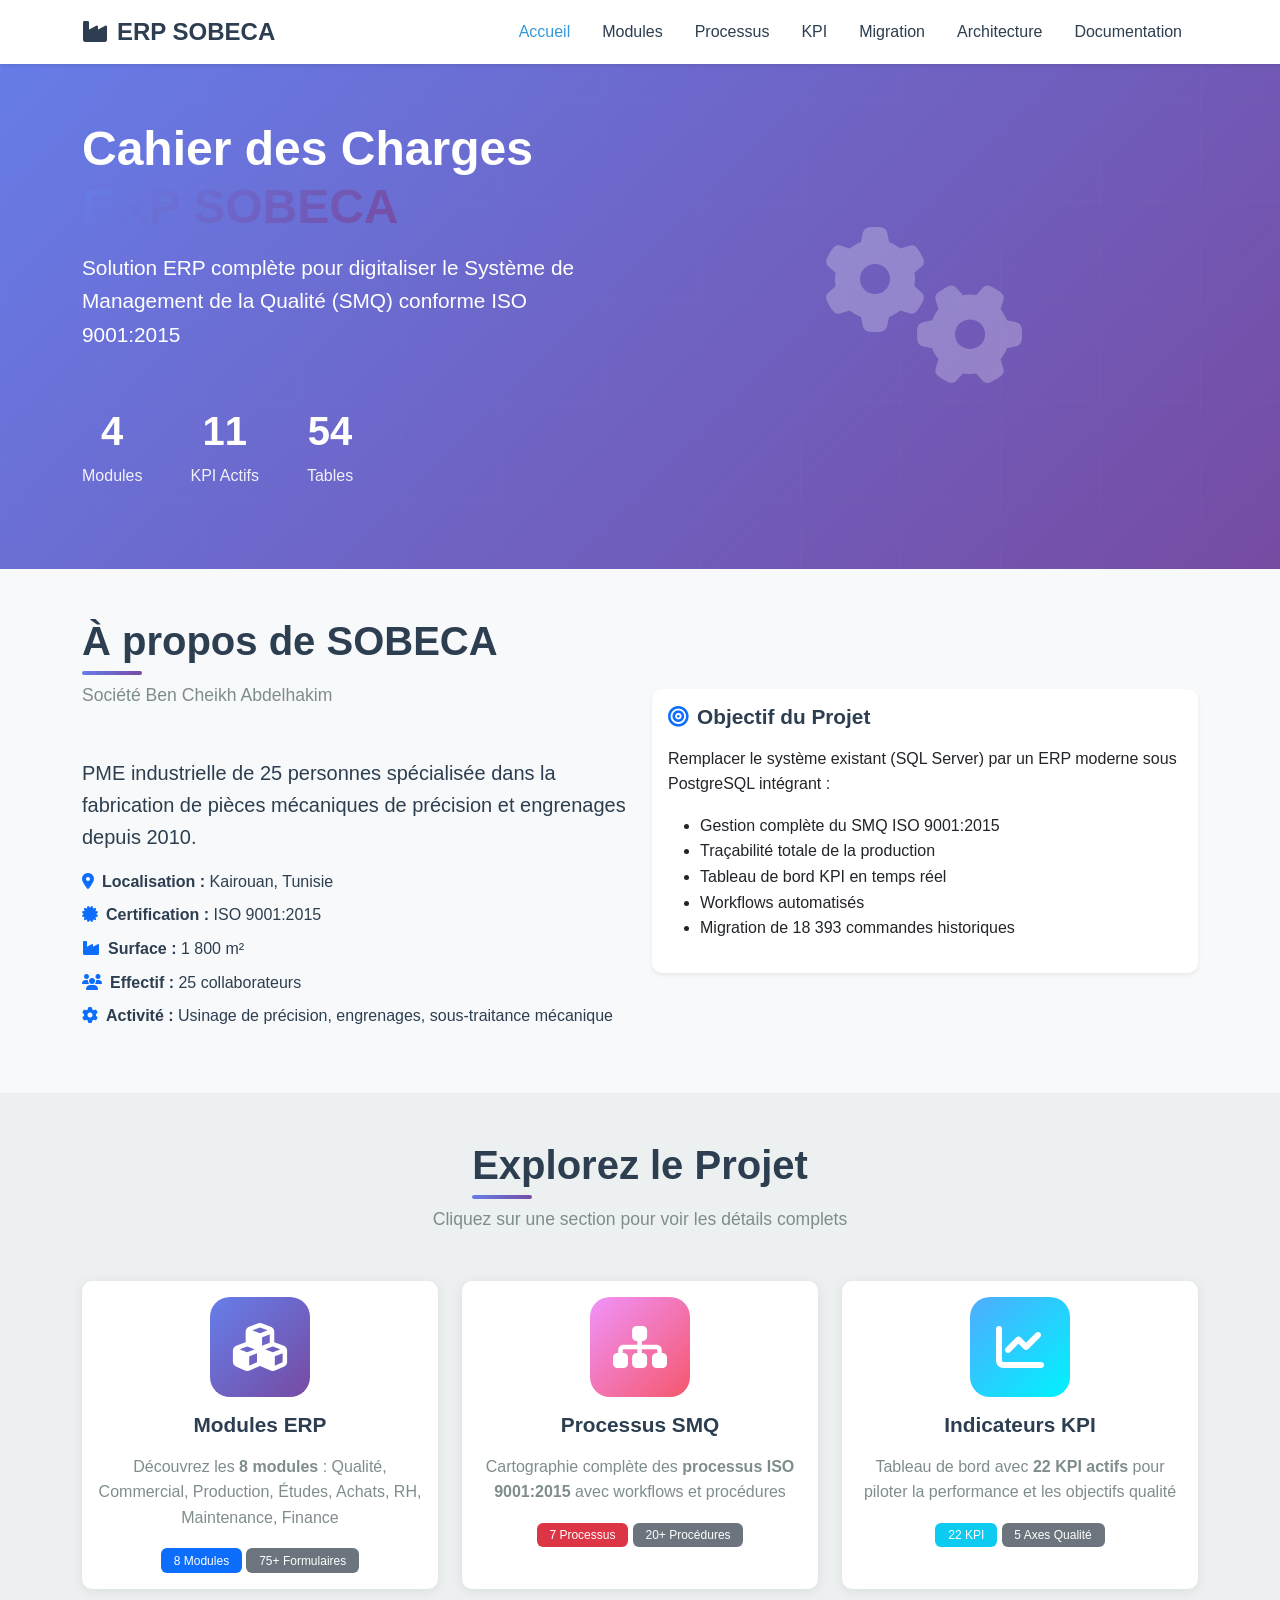
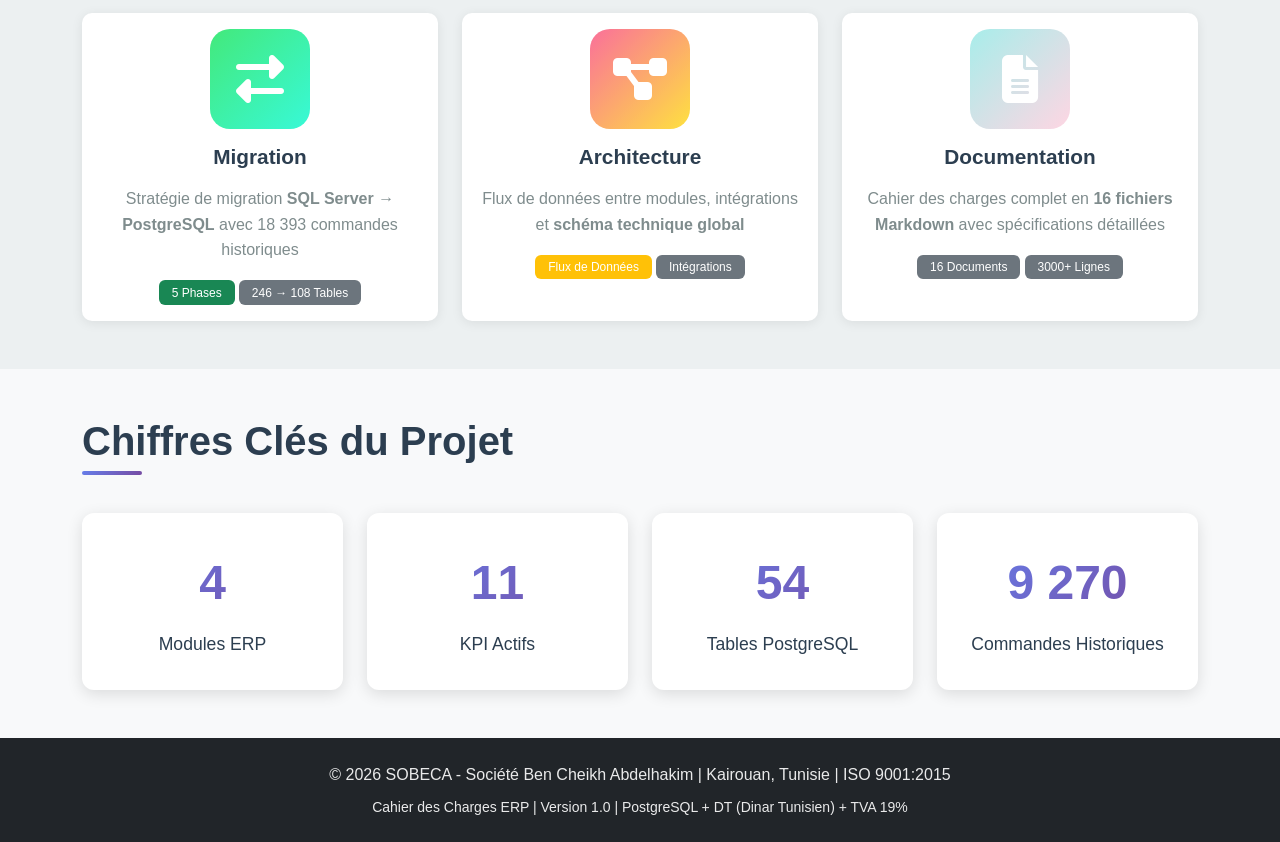
==== commit ccb69d9b: "Ajout page Documentation avec guides complets et correction lien cliquable" ====
--- a/index.html
+++ b/index.html
@@ -35,6 +35,7 @@
                     <li class="nav-item"><a class="nav-link" href="kpi.html">KPI</a></li>
                     <li class="nav-item"><a class="nav-link" href="migration.html">Migration</a></li>
                     <li class="nav-item"><a class="nav-link" href="architecture.html">Architecture</a></li>
+                    <li class="nav-item"><a class="nav-link" href="documentation.html">Documentation</a></li>
                 </ul>
             </div>
         </div>
@@ -222,19 +223,21 @@
 
                 <!-- Carte Documentation -->
                 <div class="col-lg-4 col-md-6">
-                    <div class="card card-nav h-100 opacity-75">
-                        <div class="card-body text-center">
-                            <div class="card-icon-large mx-auto mb-3"
-                                style="background: linear-gradient(135deg, #a8edea 0%, #fed6e3 100%);">
-                                <i class="fas fa-file-alt fa-3x"></i>
-                            </div>
-                            <h3 class="card-title">Documentation</h3>
-                            <p class="card-text">Cahier des charges complet en <strong>16 fichiers Markdown</strong>
-                                avec spécifications détaillées</p>
-                            <span class="badge bg-secondary">16 Documents</span>
-                            <span class="badge bg-secondary">3000+ Lignes</span>
-                        </div>
-                    </div>
+                    <a href="documentation.html" class="text-decoration-none">
+                        <div class="card card-nav h-100">
+                            <div class="card-body text-center">
+                                <div class="card-icon-large mx-auto mb-3"
+                                    style="background: linear-gradient(135deg, #a8edea 0%, #fed6e3 100%);">
+                                    <i class="fas fa-file-alt fa-3x"></i>
+                                </div>
+                                <h3 class="card-title">Documentation</h3>
+                                <p class="card-text">Cahier des charges complet en <strong>16 fichiers Markdown</strong>
+                                    avec spécifications détaillées</p>
+                                <span class="badge bg-secondary">16 Documents</span>
+                                <span class="badge bg-secondary">3000+ Lignes</span>
+                            </div>
+                        </div>
+                    </a>
                 </div>
             </div>
         </div>
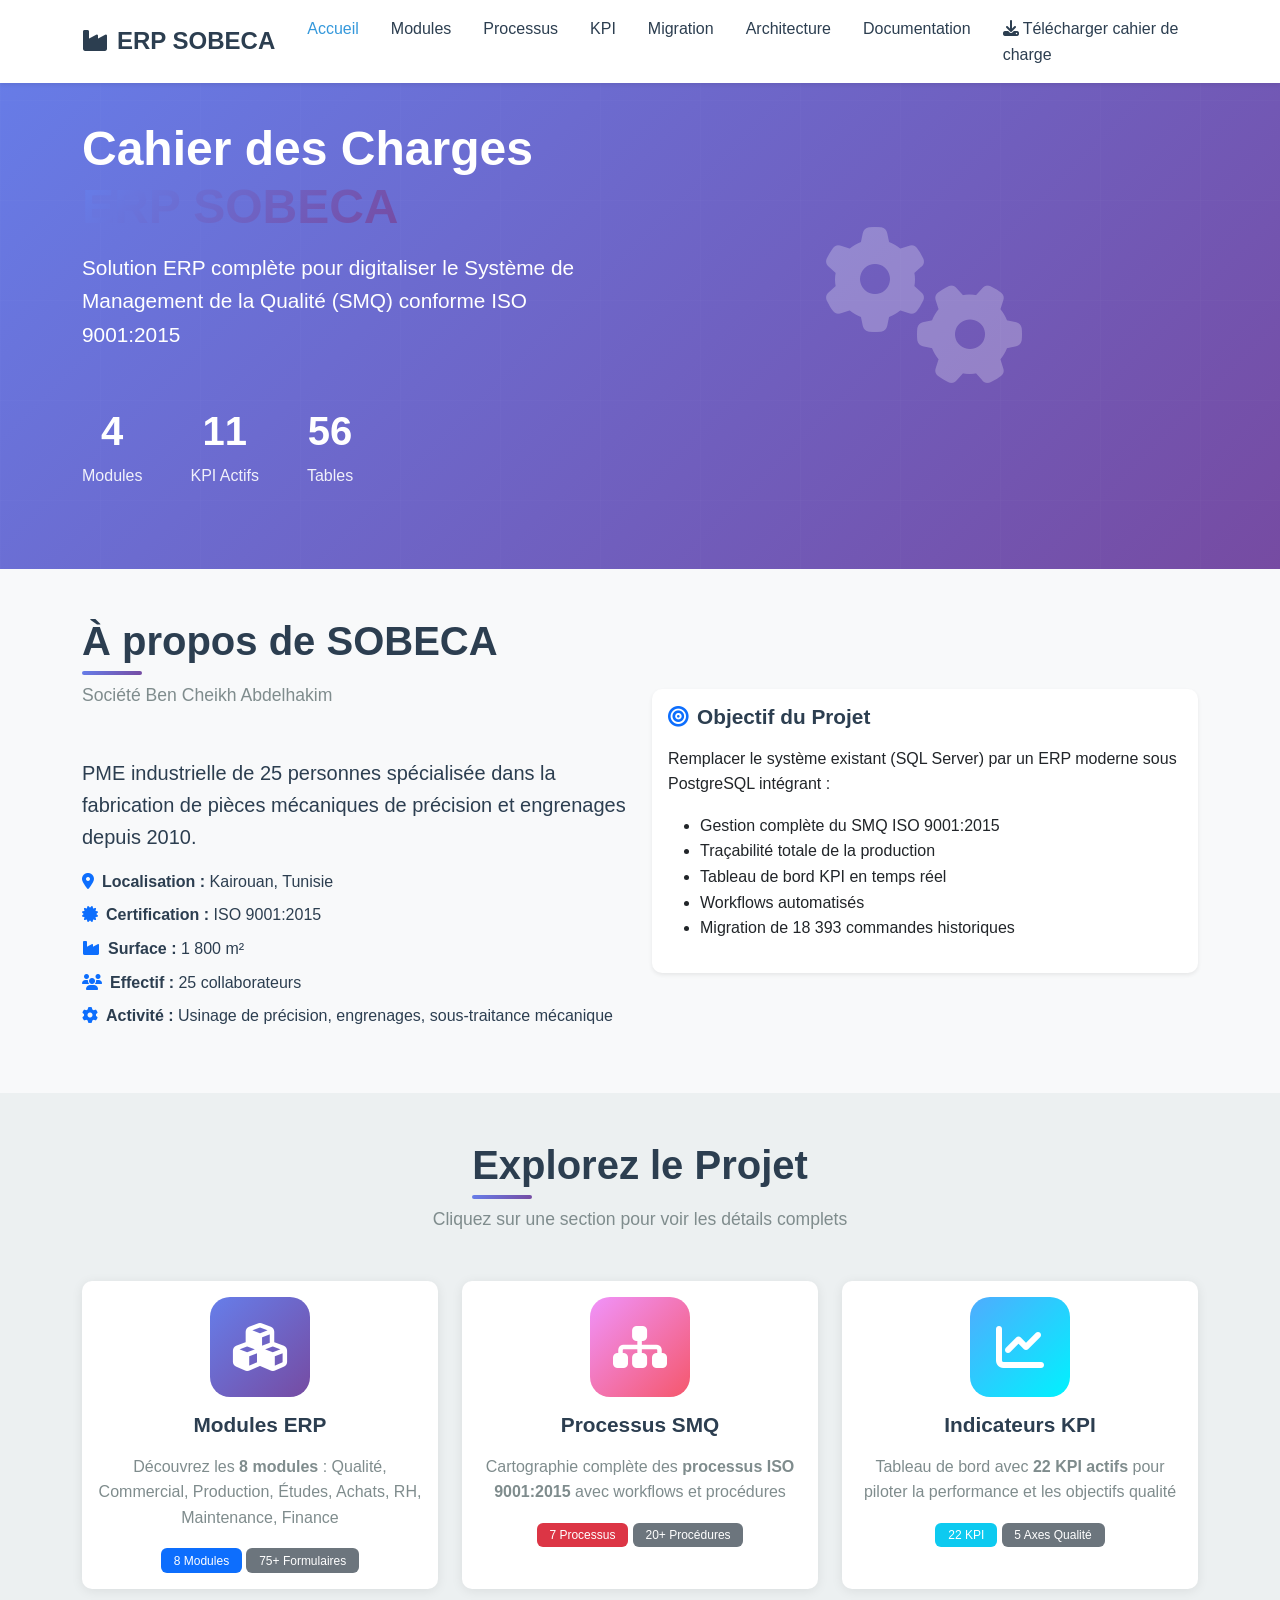
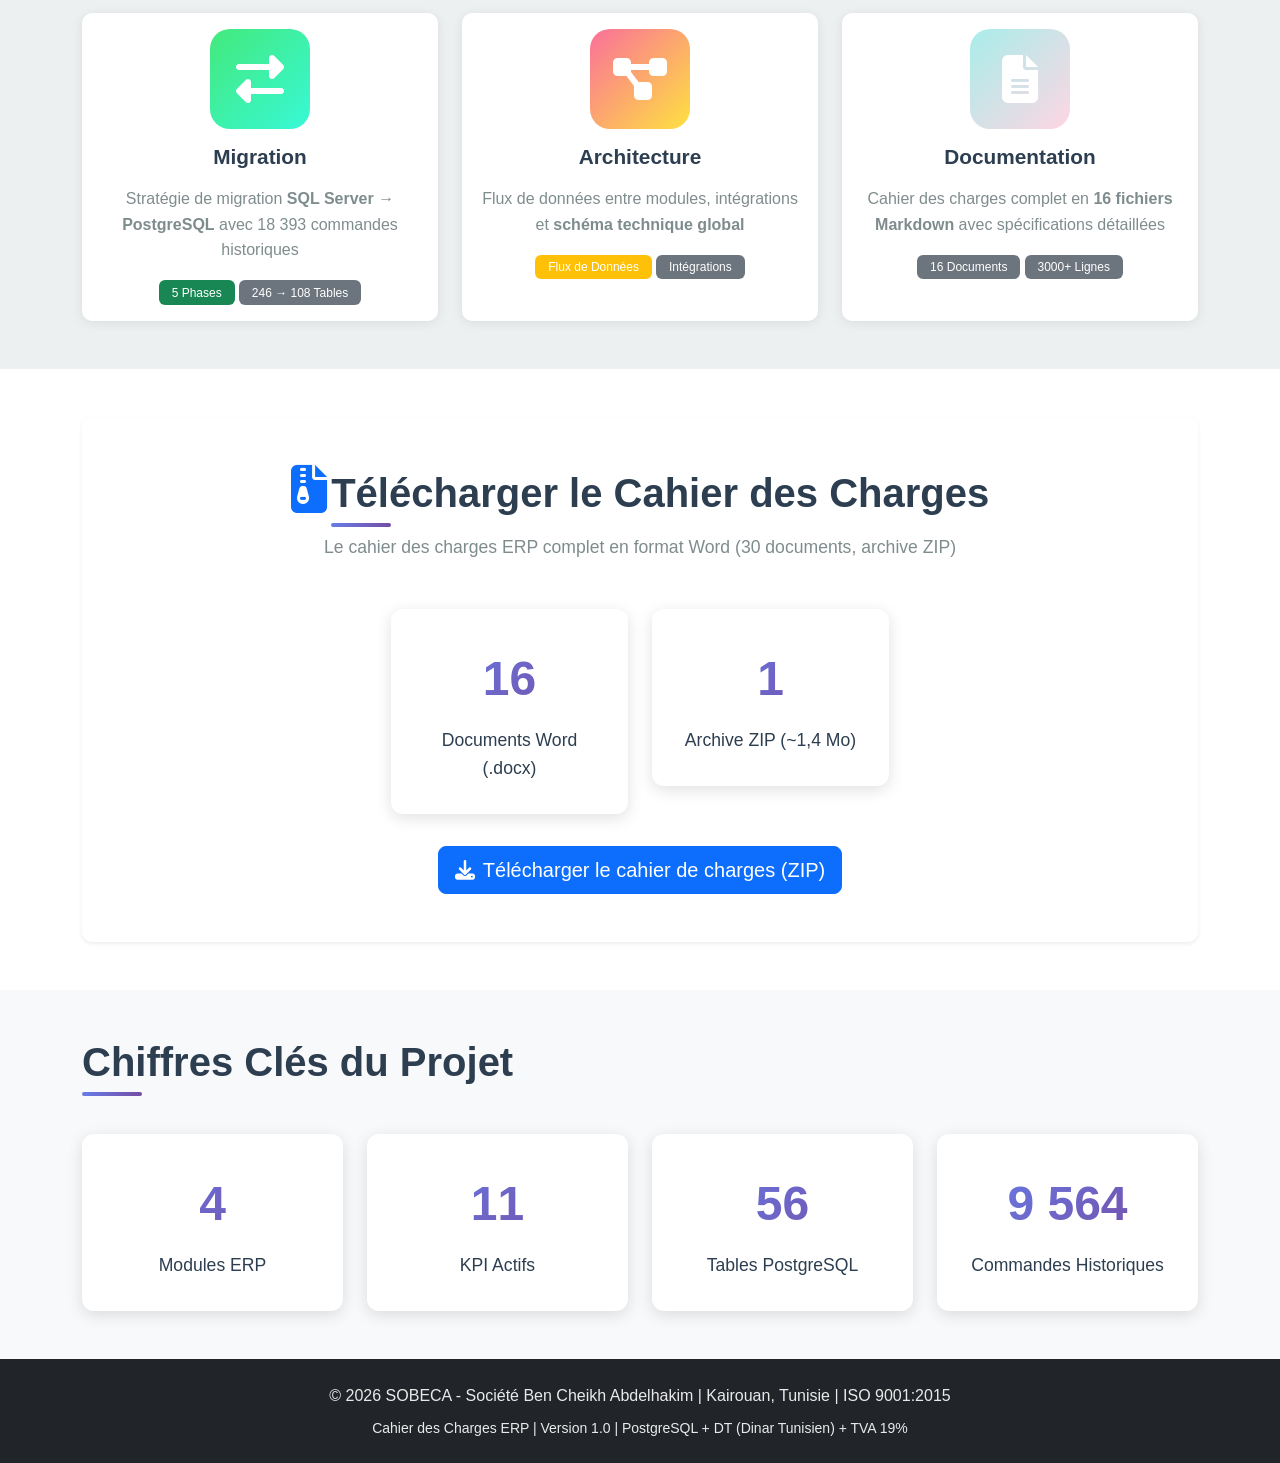
==== commit 184fadbe: "download script" ====
--- a/index.html
+++ b/index.html
@@ -36,6 +36,7 @@
                     <li class="nav-item"><a class="nav-link" href="migration.html">Migration</a></li>
                     <li class="nav-item"><a class="nav-link" href="architecture.html">Architecture</a></li>
                     <li class="nav-item"><a class="nav-link" href="documentation.html">Documentation</a></li>
+                    <li class="nav-item"><a class="nav-link" href="cahier-de-charge-word.zip"><i class="fas fa-download me-1"></i>Télécharger cahier de charge</a></li>
                 </ul>
             </div>
         </div>
@@ -243,6 +244,36 @@
         </div>
     </section>
 
+    <!-- Téléchargement du Cahier des Charges -->
+    <section class="py-5" id="telechargement">
+        <div class="container">
+            <div class="card border-0 shadow-sm">
+                <div class="card-body p-4 p-md-5 text-center">
+                    <i class="fas fa-file-zipper fa-3x text-primary mb-3"></i>
+                    <h2 class="section-title">Télécharger le Cahier des Charges</h2>
+                    <p class="section-subtitle">Le cahier des charges ERP complet en format Word (30 documents, archive ZIP)</p>
+                    <div class="row justify-content-center mt-4">
+                        <div class="col-md-3 mb-3">
+                            <div class="stats-box">
+                                <span class="stats-number">30</span>
+                                <span class="stats-label">Documents Word (.docx)</span>
+                            </div>
+                        </div>
+                        <div class="col-md-3 mb-3">
+                            <div class="stats-box">
+                                <span class="stats-number">1</span>
+                                <span class="stats-label">Archive ZIP (~1,4 Mo)</span>
+                            </div>
+                        </div>
+                    </div>
+                    <a href="cahier-de-charge-word.zip" download="cahier-de-charge-word.zip" class="btn btn-primary btn-lg mt-3">
+                        <i class="fas fa-download me-2"></i>Télécharger le cahier de charges (ZIP)
+                    </a>
+                </div>
+            </div>
+        </div>
+    </section>
+
     <!-- Chiffres Clés -->
     <section class="py-5 bg-light">
         <div class="container">
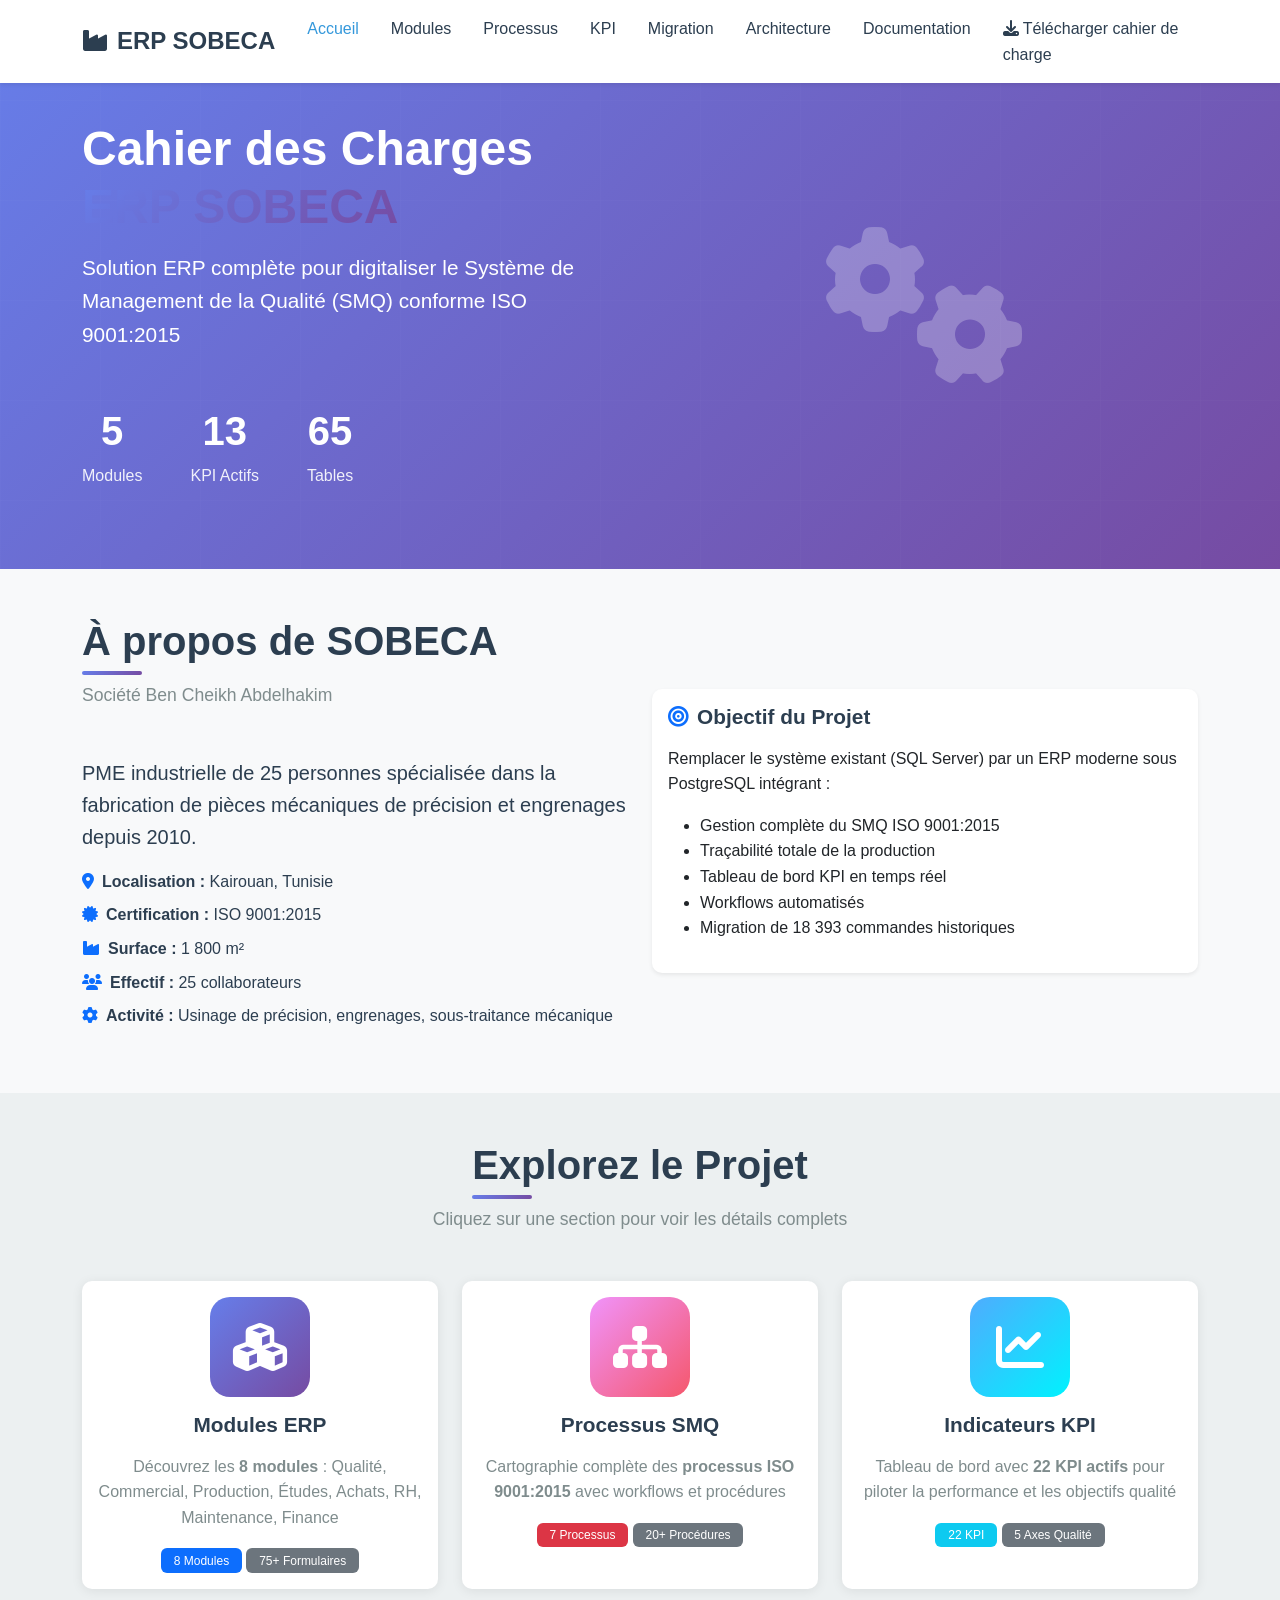
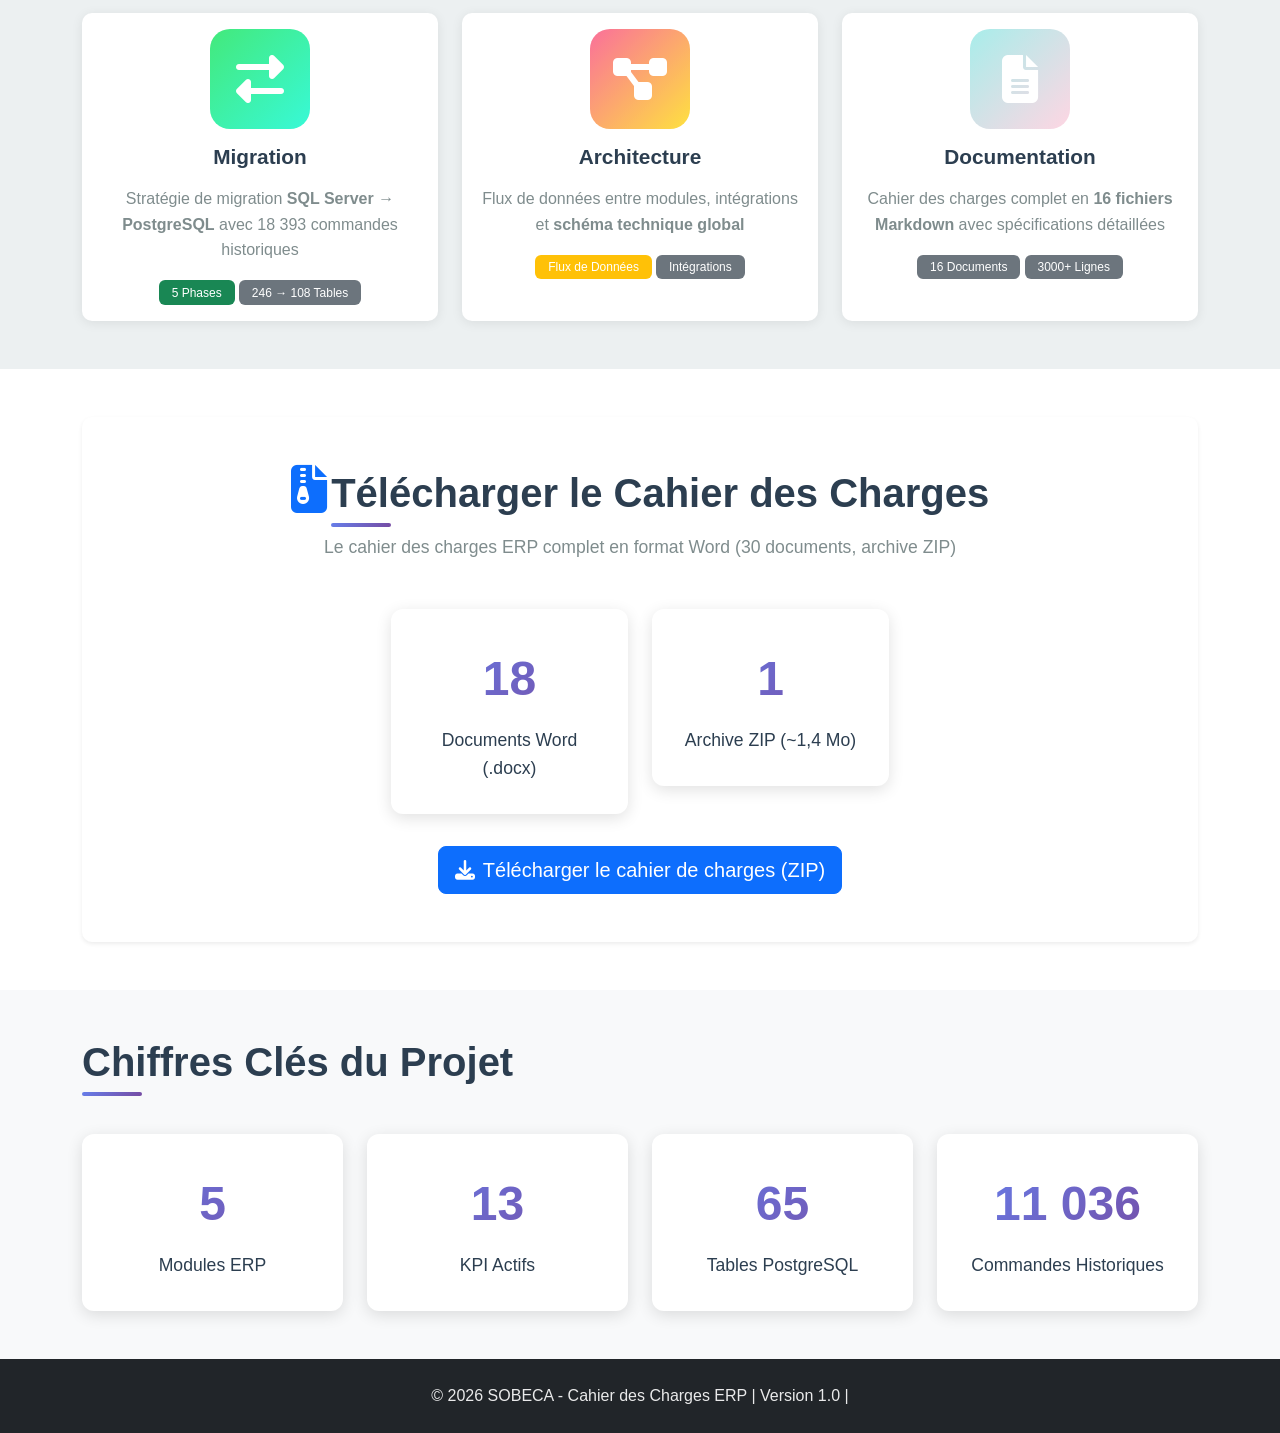
==== commit 47ddae14: "fix footer" ====
--- a/index.html
+++ b/index.html
@@ -310,9 +310,7 @@
     <!-- Footer -->
     <footer class="bg-dark text-white py-4">
         <div class="container text-center">
-            <p class="mb-0">&copy; 2026 SOBECA - Société Ben Cheikh Abdelhakim | Kairouan, Tunisie | ISO 9001:2015</p>
-            <p class="mb-0 mt-2 small">Cahier des Charges ERP | Version 1.0 | PostgreSQL + DT (Dinar Tunisien) + TVA 19%
-            </p>
+            <p class="mb-0">&copy; 2026 SOBECA - Cahier des Charges ERP | Version 1.0 |</p>
         </div>
     </footer>
 
